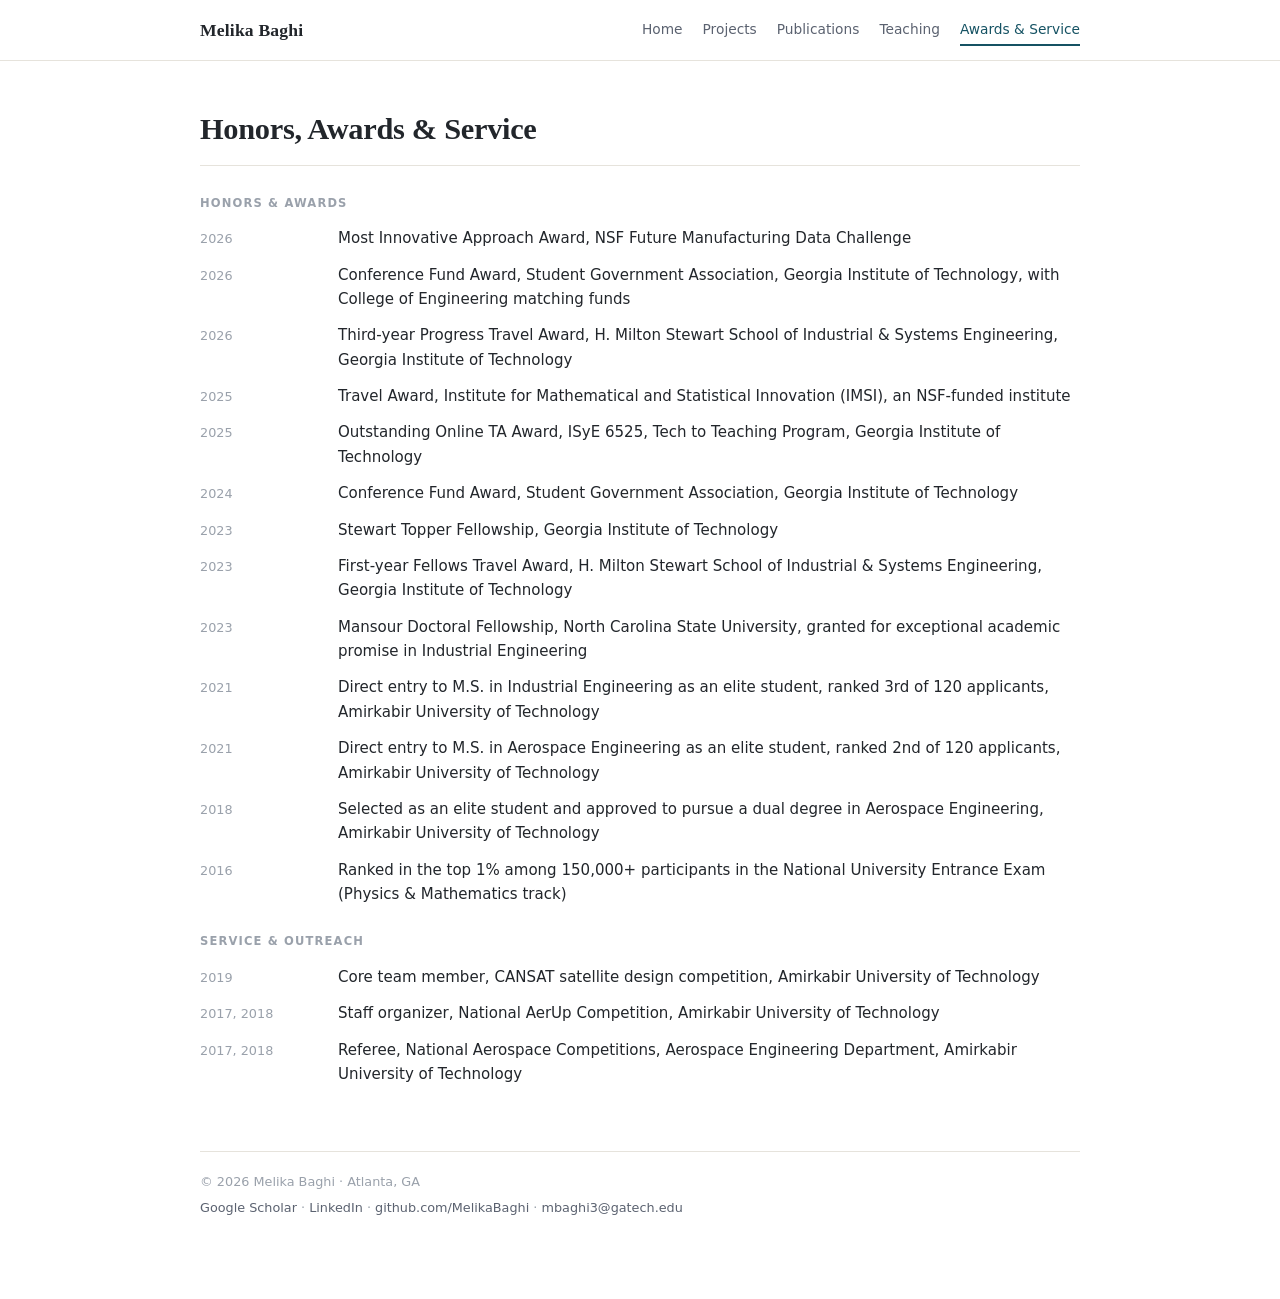
==== awards.html @ 51dbc9b2 "Reorganize the site into pages: home, projects, publications, teaching, awards Replace the single si" ====
<!DOCTYPE html>
<html lang="en">
<head>
<meta charset="utf-8">
<meta name="viewport" content="width=device-width, initial-scale=1">
<title>Awards & Service · Melika Baghi</title>
<meta name="description" content="Honors, awards, fellowships and service of Melika Baghi, Ph.D. Candidate at Georgia Tech.">
<meta name="author" content="Melika Baghi">
<link rel="canonical" href="https://melikabaghi.github.io/awards.html">
<meta property="og:type" content="profile">
<meta property="og:title" content="Awards & Service · Melika Baghi">
<meta property="og:description" content="Honors, awards, fellowships and service of Melika Baghi, Ph.D. Candidate at Georgia Tech.">
<meta property="og:image" content="https://melikabaghi.github.io/assets/og.png">
<meta name="twitter:card" content="summary_large_image">
<meta property="og:url" content="https://melikabaghi.github.io/awards.html">
<link rel="stylesheet" href="assets/style.css">
<link rel="icon" href="data:image/svg+xml,<svg xmlns='http://www.w3.org/2000/svg' viewBox='0 0 32 32'><text y='26' font-size='26' font-family='Georgia,serif'>M</text></svg>">
</head>
<body>

<header class="topbar">
  <div class="topbar-inner">
    <a class="brand" href="index.html">Melika Baghi</a>
    <nav class="topnav" aria-label="Site">
      <a href="index.html">Home</a>
      <a href="projects.html">Projects</a>
      <a href="publications.html">Publications</a>
      <a href="teaching.html">Teaching</a>
      <a href="awards.html" aria-current="page">Awards & Service</a>
    </nav>
  </div>
</header>

<div class="wrap">

  <h1 class="pagetitle">Honors, Awards &amp; Service</h1>

  <p class="kicker">Honors &amp; Awards</p>
  <ul class="awards">
    <li><span class="yr">2026</span><span>Most Innovative Approach Award, NSF Future Manufacturing Data Challenge</span></li>
    <li><span class="yr">2026</span><span>Conference Fund Award, Student Government Association, Georgia Institute of Technology, with College of Engineering matching funds</span></li>
    <li><span class="yr">2026</span><span>Third-year Progress Travel Award, H. Milton Stewart School of Industrial &amp; Systems Engineering, Georgia Institute of Technology</span></li>
    <li><span class="yr">2025</span><span>Travel Award, Institute for Mathematical and Statistical Innovation (IMSI), an NSF-funded institute</span></li>
    <li><span class="yr">2025</span><span>Outstanding Online TA Award, ISyE 6525, Tech to Teaching Program, Georgia Institute of Technology</span></li>
    <li><span class="yr">2024</span><span>Conference Fund Award, Student Government Association, Georgia Institute of Technology</span></li>
    <li><span class="yr">2023</span><span>Stewart Topper Fellowship, Georgia Institute of Technology</span></li>
    <li><span class="yr">2023</span><span>First-year Fellows Travel Award, H. Milton Stewart School of Industrial &amp; Systems Engineering, Georgia Institute of Technology</span></li>
    <li><span class="yr">2023</span><span>Mansour Doctoral Fellowship, North Carolina State University, granted for exceptional academic promise in Industrial Engineering</span></li>
    <li><span class="yr">2021</span><span>Direct entry to M.S. in Industrial Engineering as an elite student, ranked 3rd of 120 applicants, Amirkabir University of Technology</span></li>
    <li><span class="yr">2021</span><span>Direct entry to M.S. in Aerospace Engineering as an elite student, ranked 2nd of 120 applicants, Amirkabir University of Technology</span></li>
    <li><span class="yr">2018</span><span>Selected as an elite student and approved to pursue a dual degree in Aerospace Engineering, Amirkabir University of Technology</span></li>
    <li><span class="yr">2016</span><span>Ranked in the top 1% among 150,000+ participants in the National University Entrance Exam (Physics &amp; Mathematics track)</span></li>
  </ul>

  <p class="kicker">Service &amp; Outreach</p>
  <ul class="awards">
    <li><span class="yr">2019</span><span>Core team member, CANSAT satellite design competition, Amirkabir University of Technology</span></li>
    <li><span class="yr">2017, 2018</span><span>Staff organizer, National AerUp Competition, Amirkabir University of Technology</span></li>
    <li><span class="yr">2017, 2018</span><span>Referee, National Aerospace Competitions, Aerospace Engineering Department, Amirkabir University of Technology</span></li>
  </ul>

  <footer>
    <p class="fnote">© 2026 Melika Baghi · Atlanta, GA</p>
    <p class="flinks">
      <a href="https://scholar.google.com/citations?user=UNGLFyUAAAAJ&amp;hl=en">Google Scholar</a> ·
      <a href="https://www.linkedin.com/in/melika-baghi">LinkedIn</a> ·
      <a href="https://github.com/MelikaBaghi">github.com/MelikaBaghi</a> ·
      <a href="mailto:mbaghi3@gatech.edu">mbaghi3@gatech.edu</a>
    </p>
  </footer>
</div>

</body>
</html>
---- assets/style.css ----
/* Melika Baghi — personal site */

:root {
  --bg:        #ffffff;
  --fg:        #22262b;
  --muted:     #5b6270;
  --faint:     #9aa1ab;
  --accent:    #155263;
  --rule:      #e6e3dc;
  --gold:      #b3a369;
  --callout-bg:#faf8f4;
  --maxw:      928px;
  --serif:     "Iowan Old Style", "Palatino Linotype", Palatino, Charter, Georgia, "Times New Roman", serif;
}

@media (prefers-color-scheme: dark) {
  :root {
    --bg:        #14161a;
    --fg:        #dfe2e6;
    --muted:     #9aa1ab;
    --faint:     #767d87;
    --accent:    #7fbdd0;
    --rule:      #2c3037;
    --gold:      #b3a369;
    --callout-bg:#1b1e23;
  }
}

* { box-sizing: border-box; }

html { -webkit-text-size-adjust: 100%; scroll-behavior: smooth; }

body {
  margin: 0;
  background: var(--bg);
  color: var(--fg);
  font: 16px/1.62 -apple-system, system-ui, "Segoe UI", Roboto, "Helvetica Neue", Arial, sans-serif;
  font-feature-settings: "kern" 1;
  -webkit-font-smoothing: antialiased;
}

a { color: var(--accent); text-decoration: none; }
a:hover { text-decoration: underline; text-underline-offset: 2px; }

/* ---------- top bar ---------- */

.topbar {
  position: sticky;
  top: 0;
  z-index: 10;
  background: var(--bg);
  border-bottom: 1px solid var(--rule);
}

.topbar-inner {
  max-width: var(--maxw);
  margin: 0 auto;
  padding: 14px 24px;
  display: flex;
  align-items: center;
  justify-content: space-between;
  gap: 16px;
}

.brand {
  font-family: var(--serif);
  font-size: 1.1rem;
  font-weight: 600;
  color: var(--fg);
  letter-spacing: 0.01em;
}

.brand:hover { text-decoration: none; color: var(--accent); }

.topnav { display: flex; flex-wrap: wrap; gap: 4px 20px; font-size: 0.86rem; }

.topnav a {
  color: var(--muted);
  padding: 4px 0;
  border-bottom: 2px solid transparent;
}

.topnav a:hover { color: var(--accent); text-decoration: none; }

.topnav a[aria-current="page"] {
  color: var(--accent);
  border-bottom-color: var(--accent);
}

/* ---------- page frame ---------- */

.wrap {
  max-width: var(--maxw);
  margin: 0 auto;
  padding: 44px 24px 80px;
}

.pagetitle {
  margin: 0 0 28px;
  padding-bottom: 10px;
  border-bottom: 1px solid var(--rule);
  font-family: var(--serif);
  font-size: 1.9rem;
  font-weight: 600;
  letter-spacing: -0.01em;
}

h2 {
  margin: 48px 0 18px;
  padding-bottom: 8px;
  border-bottom: 1px solid var(--rule);
  font-family: var(--serif);
  font-size: 1.35rem;
  font-weight: 600;
  letter-spacing: -0.005em;
}

.kicker {
  margin: 26px 0 14px;
  font-size: 0.72rem;
  font-weight: 650;
  letter-spacing: 0.1em;
  text-transform: uppercase;
  color: var(--faint);
}

.note { margin: -4px 0 20px; font-size: 0.88rem; color: var(--muted); }

/* ---------- home header ---------- */

.hero {
  display: grid;
  grid-template-columns: 148px minmax(0, 1fr);
  gap: 32px;
  align-items: center;
  margin-bottom: 36px;
}

.portrait {
  width: 148px;
  height: 148px;
  border-radius: 50%;
  object-fit: cover;
  display: block;
  background: var(--rule);
}

.hero h1 {
  margin: 0 0 4px;
  font-family: var(--serif);
  font-size: 2.05rem;
  font-weight: 600;
  letter-spacing: -0.01em;
  line-height: 1.2;
}

.role { margin: 0 0 3px; font-size: 0.98rem; font-weight: 600; color: var(--accent); }
.tagline { margin: 0 0 6px; font-size: 0.9rem; color: var(--muted); }
.affil { margin: 0 0 12px; font-size: 0.86rem; color: var(--muted); }

.linkrow {
  list-style: none;
  margin: 0;
  padding: 0;
  display: flex;
  flex-wrap: wrap;
  gap: 6px 18px;
  font-size: 0.85rem;
}

.linkrow li { display: inline-flex; align-items: center; gap: 6px; }
.linkrow .ico { display: inline-flex; color: var(--faint); }
.linkrow .ico svg { width: 13px; height: 13px; fill: currentColor; }
.linkrow li:hover .ico { color: var(--accent); }
.linkrow a { color: var(--fg); }
.linkrow a:hover { color: var(--accent); }

.bio p { margin: 0 0 1.05em; }
.bio strong { font-weight: 650; }

.callout {
  margin: 1.4em 0 0;
  padding: 12px 18px;
  border-left: 3px solid var(--gold);
  background: var(--callout-bg);
  color: var(--muted);
  font-size: 0.94rem;
}

/* ---------- chips ---------- */

.chips {
  list-style: none;
  margin: 0;
  padding: 0;
  display: flex;
  flex-wrap: wrap;
  gap: 8px;
}

.chips li {
  padding: 3px 11px;
  border: 1px solid var(--rule);
  border-radius: 999px;
  font-size: 0.8rem;
  color: var(--fg);
}

/* ---------- publications ---------- */

.group { margin: 26px 0 16px; font-size: 0.9rem; font-weight: 650; }
.group:first-of-type { margin-top: 0; }

.pubs { list-style: none; margin: 0; padding: 0; counter-reset: pub; }

.pubs > li { position: relative; margin-bottom: 24px; padding-left: 30px; }

.pubs > li::before {
  counter-increment: pub;
  content: counter(pub) ".";
  position: absolute;
  left: 0;
  top: 0;
  font-size: 0.88rem;
  font-variant-numeric: tabular-nums;
  color: var(--faint);
}

.ptitle { margin: 0 0 3px; font-weight: 600; line-height: 1.45; }
.pauth  { margin: 0 0 2px; font-size: 0.89rem; color: var(--muted); }
.pvenue { margin: 0; font-size: 0.89rem; font-style: italic; color: var(--muted); }

.plinks { margin: 7px 0 0; }

.plinks a {
  display: inline-block;
  margin-right: 8px;
  padding: 2px 9px;
  border: 1px solid var(--rule);
  border-radius: 3px;
  font-size: 0.71rem;
  font-weight: 600;
  letter-spacing: 0.06em;
  text-transform: uppercase;
  color: var(--muted);
}

.plinks a:hover { border-color: var(--accent); color: var(--accent); text-decoration: none; }

.plinks .status {
  display: inline-block;
  padding: 2px 9px;
  border: 1px dashed var(--rule);
  border-radius: 3px;
  font-size: 0.71rem;
  font-style: italic;
  color: var(--faint);
}

.morelink { margin: -6px 0 18px; font-size: 0.88rem; color: var(--muted); }

/* ---------- dated entry lists ---------- */

.entries { list-style: none; margin: 0; padding: 0; }

.entries > li {
  display: grid;
  grid-template-columns: 118px minmax(0, 1fr);
  gap: 20px;
  margin-bottom: 24px;
}

.when { font-size: 0.8rem; font-variant-numeric: tabular-nums; color: var(--faint); padding-top: 3px; }
.wtitle { margin: 0 0 3px; font-weight: 600; line-height: 1.45; }
.wwhere { margin: 0 0 5px; font-size: 0.89rem; color: var(--muted); }
.wdesc  { margin: 0; font-size: 0.93rem; }

/* ---------- skills ---------- */

.skills {
  display: grid;
  grid-template-columns: 150px minmax(0, 1fr);
  gap: 12px 20px;
  margin: 0;
}

.skills dt { font-size: 0.83rem; font-weight: 600; color: var(--muted); padding-top: 3px; }
.skills dd { display: flex; flex-wrap: wrap; gap: 6px; margin: 0; }

.skills dd span {
  padding: 3px 10px;
  border: 1px solid var(--rule);
  border-radius: 999px;
  font-size: 0.78rem;
}

/* ---------- project threads ---------- */

.thread {
  margin: 0 0 40px;
  padding-bottom: 36px;
  border-bottom: 1px solid var(--rule);
}

.thread:last-of-type { border-bottom: 0; }

.thread h3 { margin: 0 0 2px; font-size: 1.12rem; font-weight: 650; line-height: 1.4; }
.tmeta { margin: 0 0 16px; font-size: 0.84rem; color: var(--muted); }

.thread figure { margin: 0 0 18px; }

.fig {
  padding: 10px 12px;
  border: 1px solid var(--rule);
  border-radius: 5px;
  background: var(--callout-bg);
  overflow-x: auto;
}

.fig svg { display: block; width: 100%; min-width: 460px; height: auto; }

figcaption { margin: 8px 2px 0; font-size: 0.82rem; line-height: 1.5; color: var(--muted); }

.pa {
  display: grid;
  grid-template-columns: 92px minmax(0, 1fr);
  gap: 10px 18px;
  margin: 0;
}

.pa dt {
  padding-top: 3px;
  font-size: 0.7rem;
  font-weight: 650;
  letter-spacing: 0.1em;
  text-transform: uppercase;
  color: var(--faint);
}

.pa dd { margin: 0; font-size: 0.95rem; }
.pa dd .plinks { margin: 0; }

.tags { display: flex; flex-wrap: wrap; gap: 6px; margin: 16px 0 0; }

.tags span {
  padding: 2px 9px;
  border: 1px solid var(--rule);
  border-radius: 999px;
  font-size: 0.71rem;
  color: var(--muted);
}

/* ---------- project list ---------- */

.projects { list-style: none; margin: 0 0 4px; padding: 0; }

.projects > li {
  position: relative;
  margin-bottom: 11px;
  padding-left: 15px;
  font-size: 0.93rem;
  line-height: 1.6;
}

.projects > li::before {
  content: "";
  position: absolute;
  left: 0;
  top: 0.66em;
  width: 5px;
  height: 5px;
  border-radius: 50%;
  background: var(--gold);
}

.projects b { font-weight: 650; }
.projects .meta { color: var(--faint); font-size: 0.83rem; white-space: nowrap; }

.more { margin-top: 18px; }

.more > summary {
  cursor: pointer;
  display: inline-block;
  padding: 4px 12px;
  border: 1px solid var(--rule);
  border-radius: 999px;
  font-size: 0.82rem;
  font-weight: 600;
  color: var(--muted);
  list-style: none;
}

.more > summary::-webkit-details-marker { display: none; }
.more > summary::after { content: " +"; }
.more[open] > summary::after { content: " \2013"; }
.more > summary:hover { border-color: var(--accent); color: var(--accent); }
.more[open] > summary { margin-bottom: 16px; }

/* ---------- awards / service ---------- */

.awards { list-style: none; margin: 0; padding: 0; }

.awards > li {
  display: grid;
  grid-template-columns: 118px minmax(0, 1fr);
  gap: 20px;
  margin-bottom: 12px;
  font-size: 0.94rem;
}

.yr { font-size: 0.8rem; font-variant-numeric: tabular-nums; color: var(--faint); padding-top: 3px; }

/* ---------- footer ---------- */

footer {
  margin-top: 64px;
  padding-top: 20px;
  border-top: 1px solid var(--rule);
  font-size: 0.8rem;
  color: var(--faint);
}

.fnote  { margin: 0 0 6px; }
.flinks { margin: 0; }
.flinks a { color: var(--muted); }
.flinks a:hover { color: var(--accent); }

/* ---------- responsive ---------- */

@media (max-width: 760px) {
  .topbar-inner { flex-direction: column; align-items: flex-start; padding: 12px 20px; }
  .topnav { gap: 2px 16px; }
  .wrap { padding: 32px 20px 64px; }
  .hero { grid-template-columns: 1fr; gap: 18px; text-align: center; }
  .portrait { margin: 0 auto; }
  .linkrow { justify-content: center; }
  .entries > li, .awards > li, .skills, .pa { grid-template-columns: 1fr; gap: 3px; }
  .skills dd { margin-bottom: 10px; }
  .pa dd { margin-bottom: 8px; }
  .when, .yr { padding-top: 0; }
}
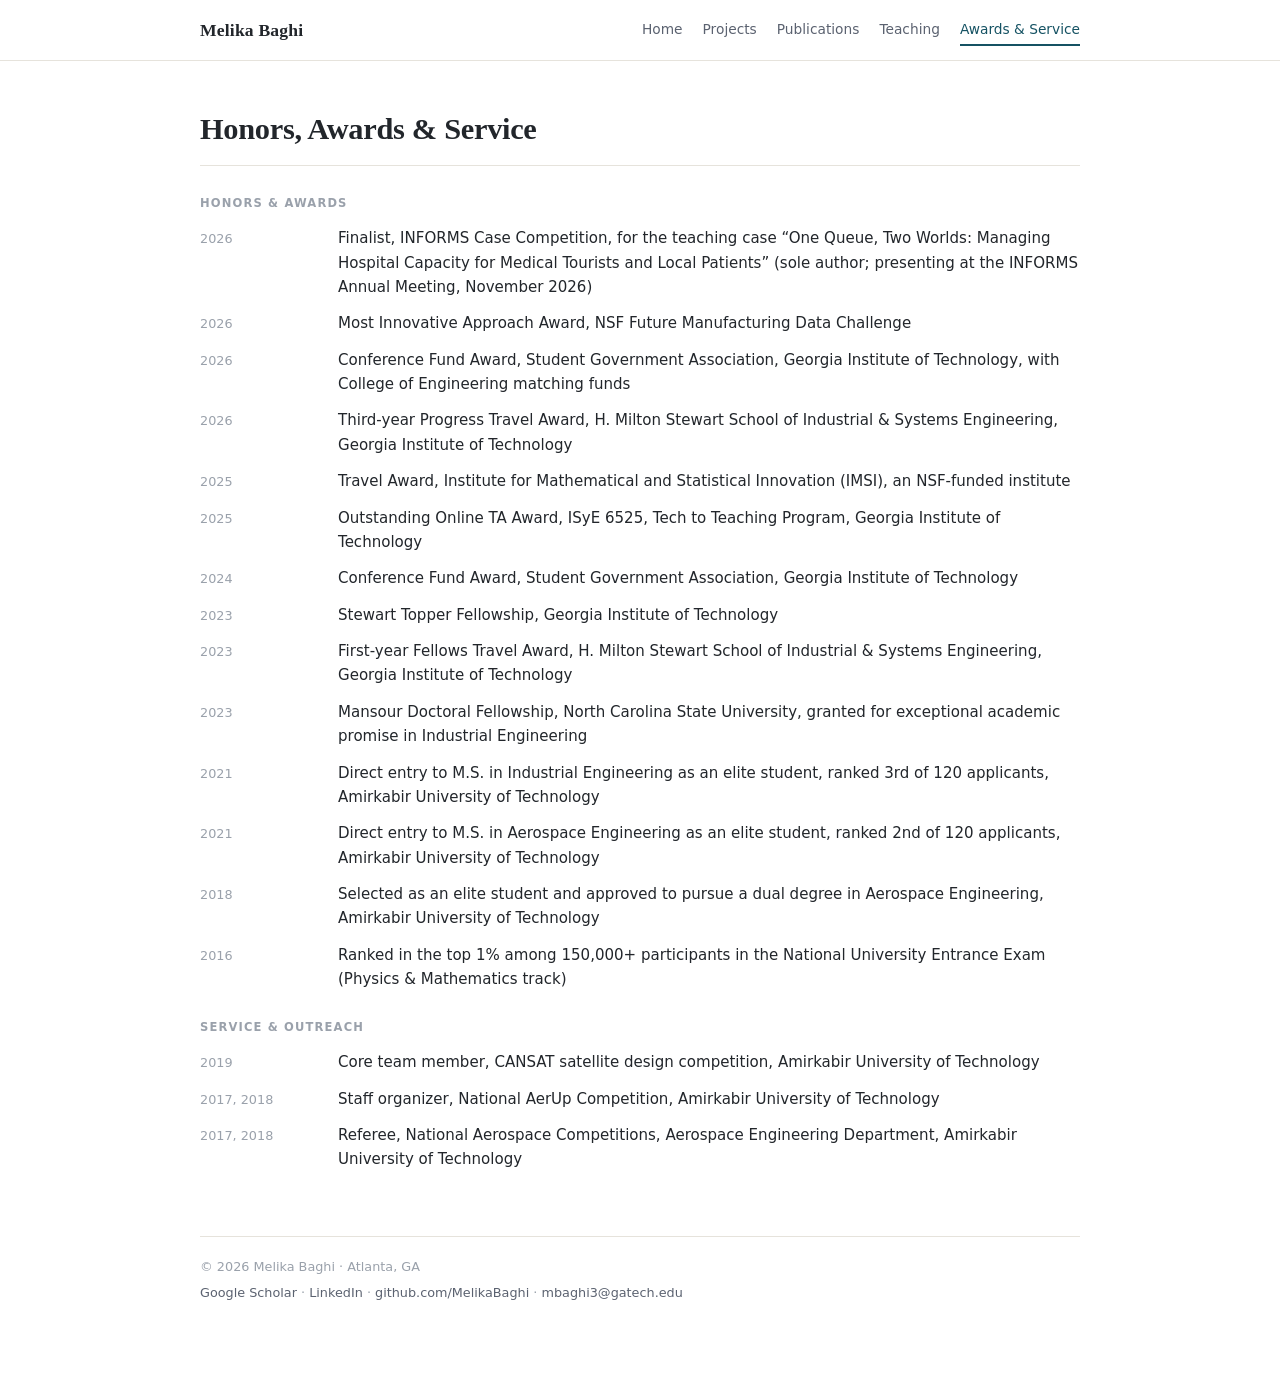
==== commit 69044c77: "Update papers, projects, awards and skills; refresh CV and resume - State-EXP3: under review (no lon" ====
--- a/awards.html
+++ b/awards.html
@@ -3,12 +3,12 @@
 <head>
 <meta charset="utf-8">
 <meta name="viewport" content="width=device-width, initial-scale=1">
-<title>Awards & Service · Melika Baghi</title>
+<title>Awards &amp; Service · Melika Baghi</title>
 <meta name="description" content="Honors, awards, fellowships and service of Melika Baghi, Ph.D. Candidate at Georgia Tech.">
 <meta name="author" content="Melika Baghi">
 <link rel="canonical" href="https://melikabaghi.github.io/awards.html">
 <meta property="og:type" content="profile">
-<meta property="og:title" content="Awards & Service · Melika Baghi">
+<meta property="og:title" content="Awards &amp; Service · Melika Baghi">
 <meta property="og:description" content="Honors, awards, fellowships and service of Melika Baghi, Ph.D. Candidate at Georgia Tech.">
 <meta property="og:image" content="https://melikabaghi.github.io/assets/og.png">
 <meta name="twitter:card" content="summary_large_image">
@@ -26,7 +26,7 @@
       <a href="projects.html">Projects</a>
       <a href="publications.html">Publications</a>
       <a href="teaching.html">Teaching</a>
-      <a href="awards.html" aria-current="page">Awards & Service</a>
+      <a href="awards.html" aria-current="page">Awards &amp; Service</a>
     </nav>
   </div>
 </header>
@@ -37,26 +37,27 @@
 
   <p class="kicker">Honors &amp; Awards</p>
   <ul class="awards">
-    <li><span class="yr">2026</span><span>Most Innovative Approach Award, NSF Future Manufacturing Data Challenge</span></li>
-    <li><span class="yr">2026</span><span>Conference Fund Award, Student Government Association, Georgia Institute of Technology, with College of Engineering matching funds</span></li>
-    <li><span class="yr">2026</span><span>Third-year Progress Travel Award, H. Milton Stewart School of Industrial &amp; Systems Engineering, Georgia Institute of Technology</span></li>
-    <li><span class="yr">2025</span><span>Travel Award, Institute for Mathematical and Statistical Innovation (IMSI), an NSF-funded institute</span></li>
-    <li><span class="yr">2025</span><span>Outstanding Online TA Award, ISyE 6525, Tech to Teaching Program, Georgia Institute of Technology</span></li>
-    <li><span class="yr">2024</span><span>Conference Fund Award, Student Government Association, Georgia Institute of Technology</span></li>
-    <li><span class="yr">2023</span><span>Stewart Topper Fellowship, Georgia Institute of Technology</span></li>
-    <li><span class="yr">2023</span><span>First-year Fellows Travel Award, H. Milton Stewart School of Industrial &amp; Systems Engineering, Georgia Institute of Technology</span></li>
-    <li><span class="yr">2023</span><span>Mansour Doctoral Fellowship, North Carolina State University, granted for exceptional academic promise in Industrial Engineering</span></li>
-    <li><span class="yr">2021</span><span>Direct entry to M.S. in Industrial Engineering as an elite student, ranked 3rd of 120 applicants, Amirkabir University of Technology</span></li>
-    <li><span class="yr">2021</span><span>Direct entry to M.S. in Aerospace Engineering as an elite student, ranked 2nd of 120 applicants, Amirkabir University of Technology</span></li>
-    <li><span class="yr">2018</span><span>Selected as an elite student and approved to pursue a dual degree in Aerospace Engineering, Amirkabir University of Technology</span></li>
-    <li><span class="yr">2016</span><span>Ranked in the top 1% among 150,000+ participants in the National University Entrance Exam (Physics &amp; Mathematics track)</span></li>
+    <li><span class="yr">2026</span> <span>Finalist, INFORMS Case Competition, for the teaching case &ldquo;One Queue, Two Worlds: Managing Hospital Capacity for Medical Tourists and Local Patients&rdquo; (sole author; presenting at the INFORMS Annual Meeting, November 2026)</span></li>
+    <li><span class="yr">2026</span> <span>Most Innovative Approach Award, NSF Future Manufacturing Data Challenge</span></li>
+    <li><span class="yr">2026</span> <span>Conference Fund Award, Student Government Association, Georgia Institute of Technology, with College of Engineering matching funds</span></li>
+    <li><span class="yr">2026</span> <span>Third-year Progress Travel Award, H. Milton Stewart School of Industrial &amp; Systems Engineering, Georgia Institute of Technology</span></li>
+    <li><span class="yr">2025</span> <span>Travel Award, Institute for Mathematical and Statistical Innovation (IMSI), an NSF-funded institute</span></li>
+    <li><span class="yr">2025</span> <span>Outstanding Online TA Award, ISyE 6525, Tech to Teaching Program, Georgia Institute of Technology</span></li>
+    <li><span class="yr">2024</span> <span>Conference Fund Award, Student Government Association, Georgia Institute of Technology</span></li>
+    <li><span class="yr">2023</span> <span>Stewart Topper Fellowship, Georgia Institute of Technology</span></li>
+    <li><span class="yr">2023</span> <span>First-year Fellows Travel Award, H. Milton Stewart School of Industrial &amp; Systems Engineering, Georgia Institute of Technology</span></li>
+    <li><span class="yr">2023</span> <span>Mansour Doctoral Fellowship, North Carolina State University, granted for exceptional academic promise in Industrial Engineering</span></li>
+    <li><span class="yr">2021</span> <span>Direct entry to M.S. in Industrial Engineering as an elite student, ranked 3rd of 120 applicants, Amirkabir University of Technology</span></li>
+    <li><span class="yr">2021</span> <span>Direct entry to M.S. in Aerospace Engineering as an elite student, ranked 2nd of 120 applicants, Amirkabir University of Technology</span></li>
+    <li><span class="yr">2018</span> <span>Selected as an elite student and approved to pursue a dual degree in Aerospace Engineering, Amirkabir University of Technology</span></li>
+    <li><span class="yr">2016</span> <span>Ranked in the top 1% among 150,000+ participants in the National University Entrance Exam (Physics &amp; Mathematics track)</span></li>
   </ul>
 
   <p class="kicker">Service &amp; Outreach</p>
   <ul class="awards">
-    <li><span class="yr">2019</span><span>Core team member, CANSAT satellite design competition, Amirkabir University of Technology</span></li>
-    <li><span class="yr">2017, 2018</span><span>Staff organizer, National AerUp Competition, Amirkabir University of Technology</span></li>
-    <li><span class="yr">2017, 2018</span><span>Referee, National Aerospace Competitions, Aerospace Engineering Department, Amirkabir University of Technology</span></li>
+    <li><span class="yr">2019</span> <span>Core team member, CANSAT satellite design competition, Amirkabir University of Technology</span></li>
+    <li><span class="yr">2017, 2018</span> <span>Staff organizer, National AerUp Competition, Amirkabir University of Technology</span></li>
+    <li><span class="yr">2017, 2018</span> <span>Referee, National Aerospace Competitions, Aerospace Engineering Department, Amirkabir University of Technology</span></li>
   </ul>
 
   <footer>
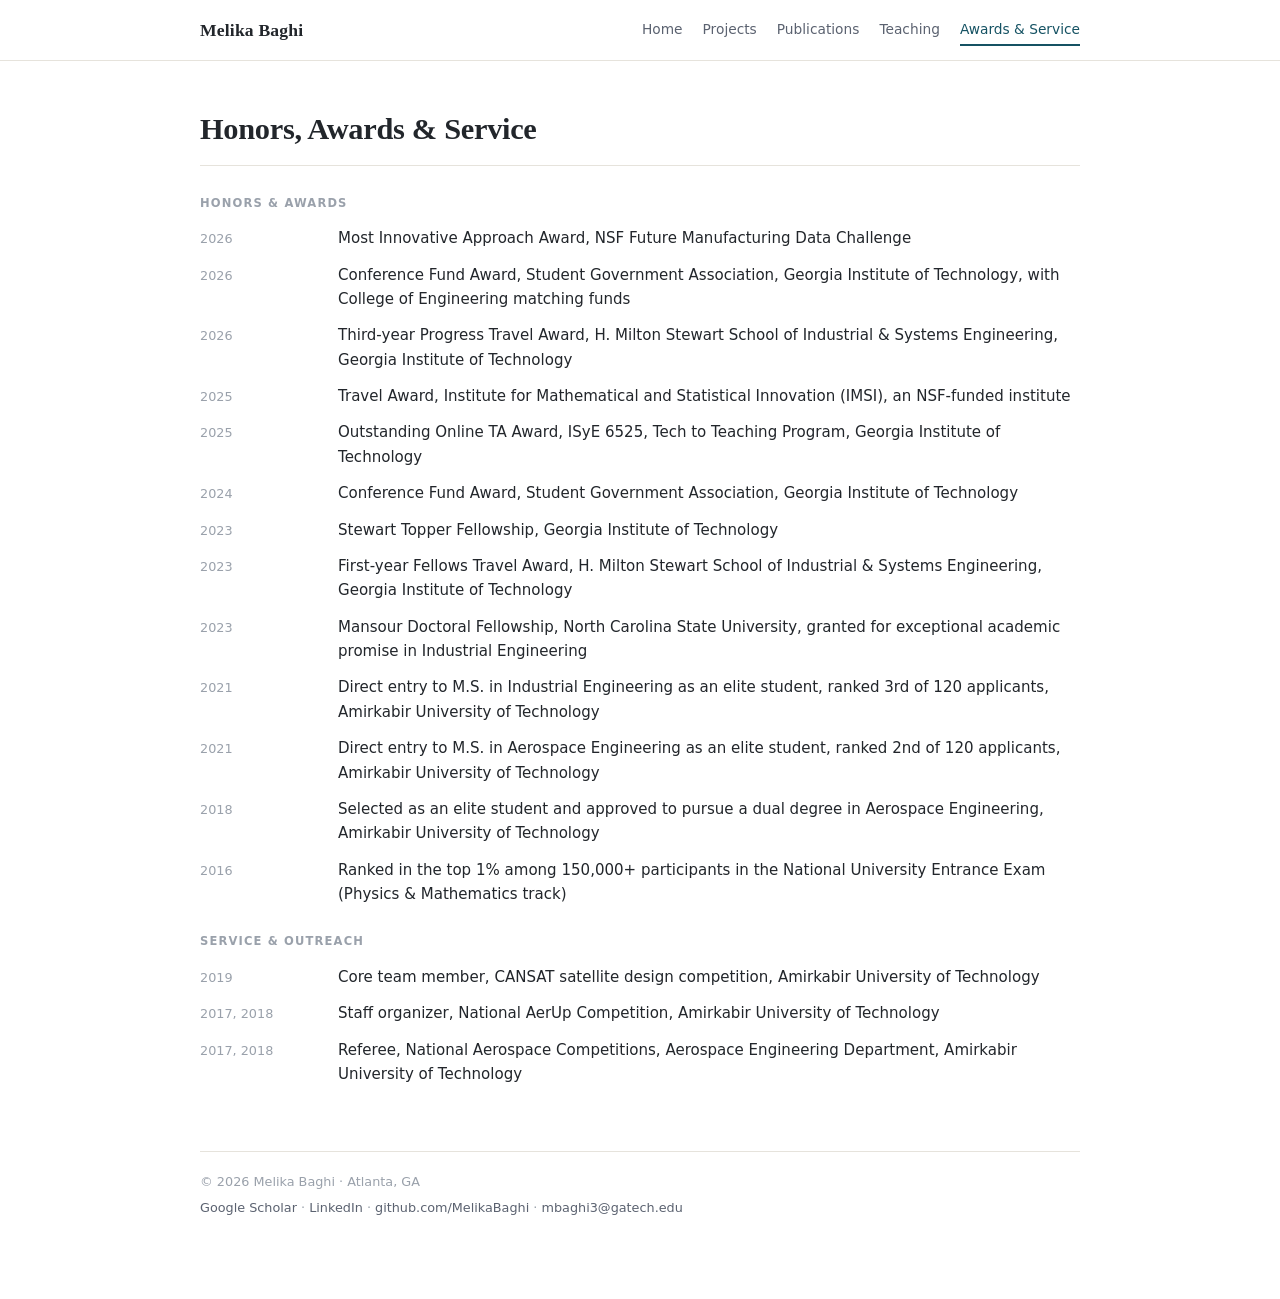
==== commit 285b50bc: "Revert "Update papers, projects, awards and skills; refresh CV and resume" This reverts commit 69044" ====
--- a/awards.html
+++ b/awards.html
@@ -37,7 +37,6 @@
 
   <p class="kicker">Honors &amp; Awards</p>
   <ul class="awards">
-    <li><span class="yr">2026</span> <span>Finalist, INFORMS Case Competition, for the teaching case &ldquo;One Queue, Two Worlds: Managing Hospital Capacity for Medical Tourists and Local Patients&rdquo; (sole author; presenting at the INFORMS Annual Meeting, November 2026)</span></li>
     <li><span class="yr">2026</span> <span>Most Innovative Approach Award, NSF Future Manufacturing Data Challenge</span></li>
     <li><span class="yr">2026</span> <span>Conference Fund Award, Student Government Association, Georgia Institute of Technology, with College of Engineering matching funds</span></li>
     <li><span class="yr">2026</span> <span>Third-year Progress Travel Award, H. Milton Stewart School of Industrial &amp; Systems Engineering, Georgia Institute of Technology</span></li>
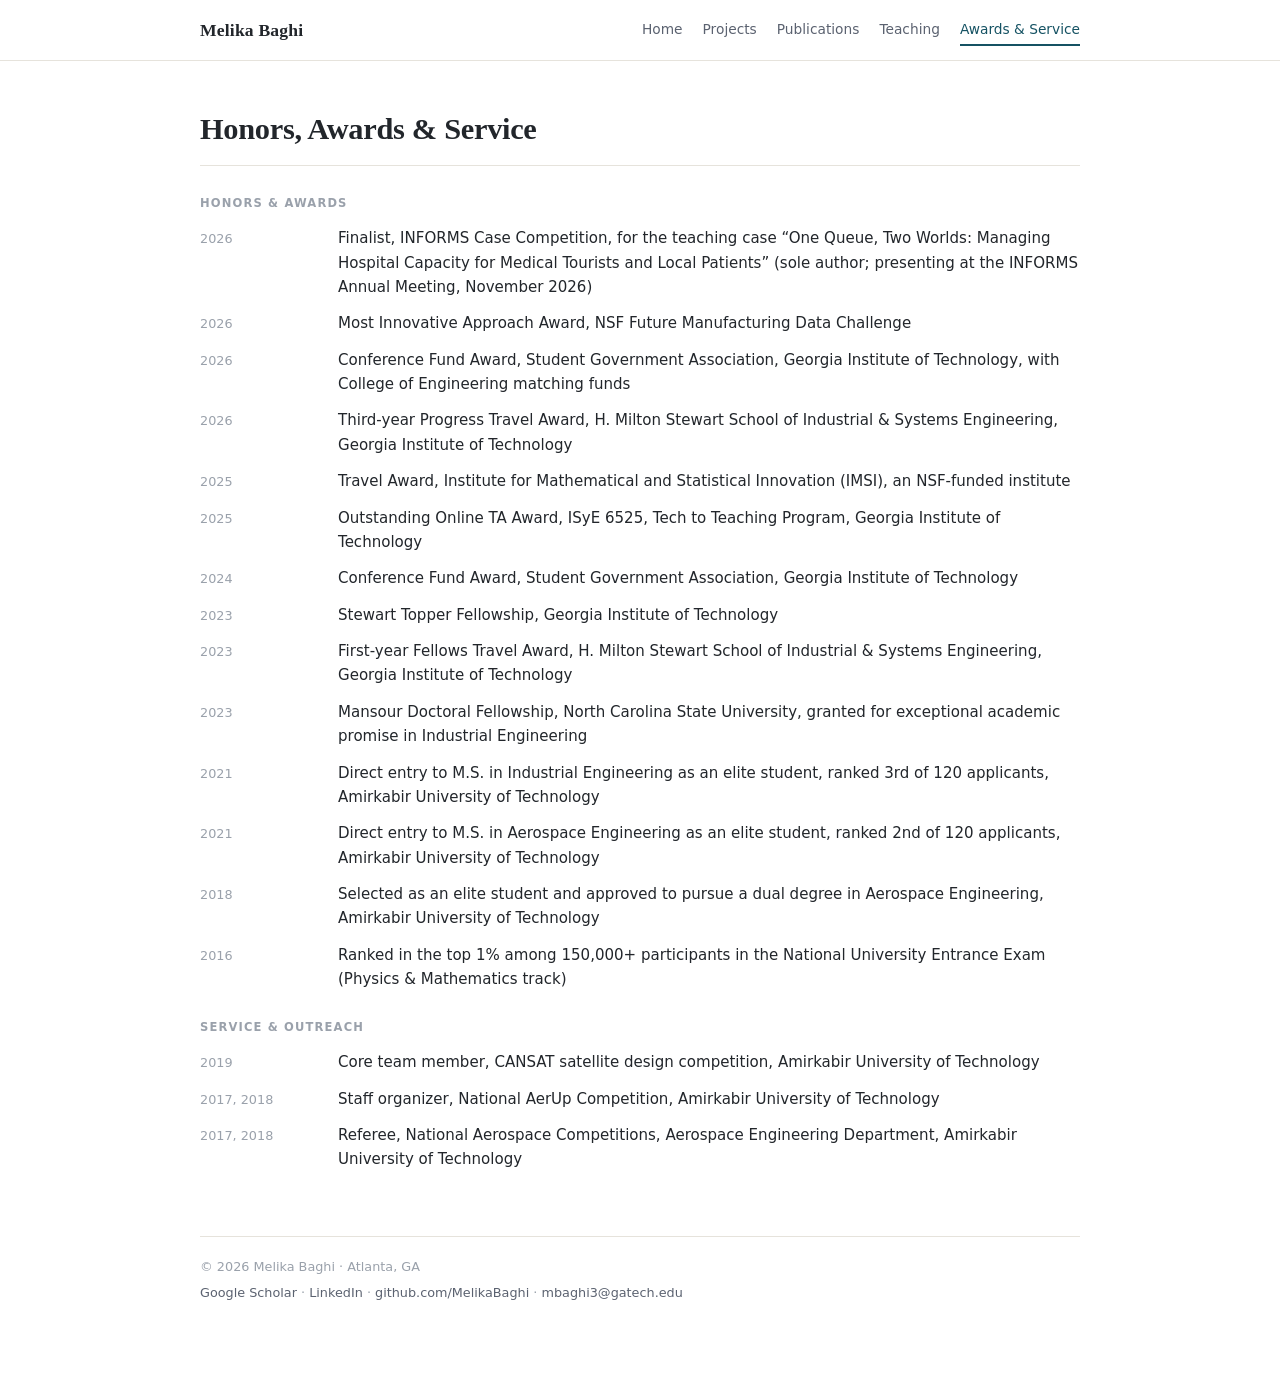
==== commit 2a363adc: "Update papers, projects, awards and skills; refresh CV and resume Re-applies 69044c7 at her request " ====
--- a/awards.html
+++ b/awards.html
@@ -37,6 +37,7 @@
 
   <p class="kicker">Honors &amp; Awards</p>
   <ul class="awards">
+    <li><span class="yr">2026</span> <span>Finalist, INFORMS Case Competition, for the teaching case &ldquo;One Queue, Two Worlds: Managing Hospital Capacity for Medical Tourists and Local Patients&rdquo; (sole author; presenting at the INFORMS Annual Meeting, November 2026)</span></li>
     <li><span class="yr">2026</span> <span>Most Innovative Approach Award, NSF Future Manufacturing Data Challenge</span></li>
     <li><span class="yr">2026</span> <span>Conference Fund Award, Student Government Association, Georgia Institute of Technology, with College of Engineering matching funds</span></li>
     <li><span class="yr">2026</span> <span>Third-year Progress Travel Award, H. Milton Stewart School of Industrial &amp; Systems Engineering, Georgia Institute of Technology</span></li>
